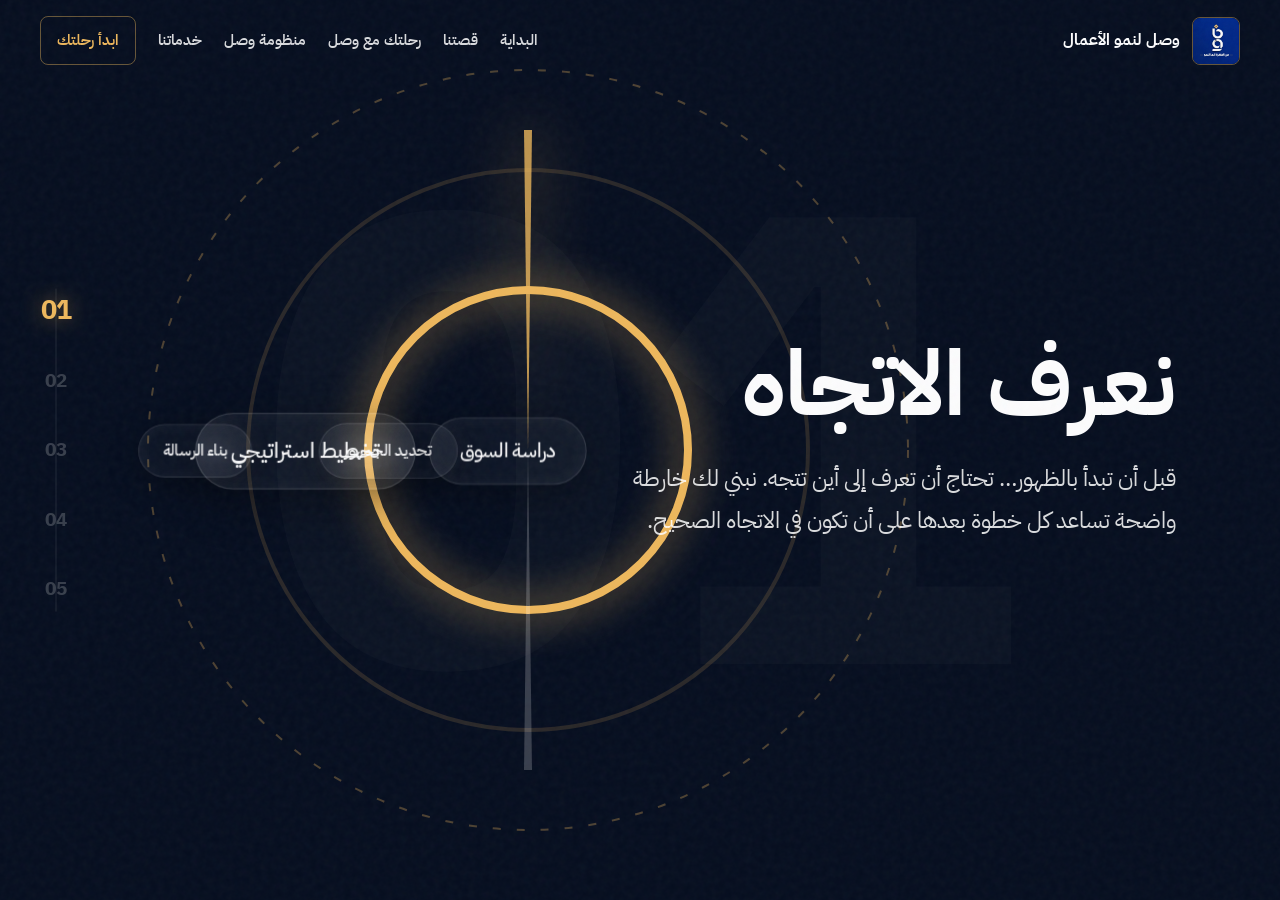
==== services.html @ abfe1ab7 "add animated services page" ====
<!doctype html>
<html lang="ar" dir="rtl">
  <head>
    <meta charset="UTF-8" />
    <meta name="viewport" content="width=device-width, initial-scale=1.0" />
    <meta name="description" content="خدمات وصل لنمو الأعمال - إبداع، استراتيجية، هوية، محتوى، تسويق رقمي." />
    <title>خدماتنا | وصل لنمو الأعمال</title>
    <link rel="preconnect" href="https://fonts.googleapis.com" />
    <link rel="preconnect" href="https://fonts.gstatic.com" crossorigin />
    <link
      href="https://fonts.googleapis.com/css2?family=IBM+Plex+Sans+Arabic:wght@400;500;600;700;800&display=swap"
      rel="stylesheet"
    />
    <link rel="stylesheet" href="css/style.css" />
    <link rel="stylesheet" href="css/services-page.css" />
  </head>
  <body class="services-page">
    
    <!-- SVG Filters for advanced visual effects -->
    <svg style="width:0;height:0;position:absolute;" aria-hidden="true">
      <defs>
        <filter id="liquid-filter">
          <feGaussianBlur in="SourceGraphic" stdDeviation="20" result="blur" />
          <feColorMatrix in="blur" mode="matrix" values="1 0 0 0 0  0 1 0 0 0  0 0 1 0 0  0 0 0 30 -10" result="liquid" />
          <feBlend in="SourceGraphic" in2="liquid" />
        </filter>
        <filter id="noise-filter">
          <feTurbulence type="fractalNoise" baseFrequency="0.6" numOctaves="3" stitchTiles="stitch"/>
          <feColorMatrix type="matrix" values="1 0 0 0 0, 0 1 0 0 0, 0 0 1 0 0, 0 0 0 0.15 0" />
        </filter>
      </defs>
    </svg>

    <!-- Global Film Grain Overlay -->
    <div class="film-grain" aria-hidden="true"></div>

    <!-- Header -->
    <header class="site-header" data-header>
      <div class="container header-layout">
        <a class="brand" href="index.html" aria-label="وصل لنمو الأعمال - العودة للرئيسية">
          <img src="assets/images/wasl.jpg" alt="شعار وصل لنمو الأعمال" />
          <span>وصل لنمو الأعمال</span>
        </a>

        <button
          class="menu-toggle"
          type="button"
          aria-label="فتح القائمة"
          aria-controls="site-nav"
          aria-expanded="false"
          data-menu-toggle
        >
          <span></span>
          <span></span>
          <span></span>
        </button>

        <nav class="site-nav" id="site-nav" aria-label="التنقل الرئيسي" data-site-nav>
          <a href="index.html#home">البداية</a>
          <a href="index.html#story">قصتنا</a>
          <a href="index.html#journey">رحلتك مع وصل</a>
          <a href="index.html#system">منظومة وصل</a>
          <a href="services.html" class="active">خدماتنا</a>
          <a class="nav-cta" href="index.html#start">ابدأ رحلتك</a>
        </nav>
      </div>
    </header>

    <!-- Side Navigation for Services -->
    <nav class="services-nav">
      <ul>
        <li><button data-goto="0" class="active">01</button></li>
        <li><button data-goto="1">02</button></li>
        <li><button data-goto="2">03</button></li>
        <li><button data-goto="3">04</button></li>
        <li><button data-goto="4">05</button></li>
      </ul>
      <div class="services-progress"></div>
    </nav>

    <main class="services-container">
      
      <!-- Scene 01: نعرف الاتجاه -->
      <section class="service-scene scene-01" id="scene-01">
        <div class="watermark-num">01</div>
        <div class="scene-visuals">
          <div class="visual-compass">
            <!-- Advanced Compass SVG -->
            <svg viewBox="0 0 400 400" class="compass-svg">
              <circle cx="200" cy="200" r="190" class="c-ring outer-dash" />
              <circle cx="200" cy="200" r="140" class="c-ring middle-solid" />
              <circle cx="200" cy="200" r="80" class="c-ring inner-glow" />
              <g class="c-pointer-group">
                <path d="M198 40 L202 40 L200 200 Z" class="c-pointer-top" />
                <path d="M198 360 L202 360 L200 200 Z" class="c-pointer-bottom" />
              </g>
            </svg>
          </div>
        </div>
        
        <div class="scene-content container">
          <div class="content-wrapper difference-blend">
            <h2 class="scene-title" data-split-words>نعرف الاتجاه</h2>
            <p class="scene-desc" data-split-words>قبل أن تبدأ بالظهور… تحتاج أن تعرف إلى أين تتجه. نبني لك خارطة واضحة تساعد كل خطوة بعدها على أن تكون في الاتجاه الصحيح.</p>
          </div>
          <!-- Orbiting Constellation Tags -->
          <div class="constellation-tags">
            <div class="orbit-center">
              <span class="glass-tag tag-orbit-1">تخطيط استراتيجي</span>
              <span class="glass-tag tag-orbit-2">دراسة السوق</span>
              <span class="glass-tag tag-orbit-3">تحديد الجمهور</span>
              <span class="glass-tag tag-orbit-4">بناء الرسالة</span>
            </div>
          </div>
        </div>
      </section>

      <!-- Scene 02: نبني الهوية -->
      <section class="service-scene scene-02" id="scene-02">
        <div class="watermark-num">02</div>
        <div class="scene-visuals">
          <div class="visual-identity liquid-effect">
            <div class="blob blob-1"></div>
            <div class="blob blob-2"></div>
            <div class="blob blob-3"></div>
          </div>
        </div>
        <div class="scene-content container">
          <div class="content-wrapper difference-blend">
            <h2 class="scene-title" data-split-words>نبني الهوية</h2>
            <p class="scene-desc" data-split-words>عندما تتضح الفكرة… نمنحها شكلًا يُرى. نبني هوية بصرية تعكس جوهر مشروعك وتجعله قابلا للتذكر.</p>
          </div>
          <div class="constellation-tags">
            <div class="orbit-center">
              <span class="glass-tag tag-orbit-1">الشعار</span>
              <span class="glass-tag tag-orbit-2">الألوان</span>
              <span class="glass-tag tag-orbit-3">الخطوط</span>
              <span class="glass-tag tag-orbit-4">أسلوب التواصل</span>
              <span class="glass-tag tag-orbit-5">النظام البصري الكامل</span>
            </div>
          </div>
        </div>
      </section>

      <!-- Scene 03: نصنع القصة -->
      <section class="service-scene scene-03" id="scene-03">
        <div class="watermark-num">03</div>
        <div class="scene-visuals">
          <div class="visual-story">
            <!-- SVG Sound Waves for a premium look -->
            <svg viewBox="0 0 800 400" class="sound-wave-svg" preserveAspectRatio="none">
              <path class="s-wave s-wave-1" d="M0,200 Q100,100 200,200 T400,200 T600,200 T800,200" />
              <path class="s-wave s-wave-2" d="M0,200 Q100,300 200,200 T400,200 T600,200 T800,200" />
              <path class="s-wave s-wave-3" d="M0,200 Q150,50 300,200 T600,200 T900,200" />
            </svg>
          </div>
        </div>
        <div class="scene-content container">
          <div class="content-wrapper difference-blend">
            <h2 class="scene-title" data-split-words>نصنع القصة</h2>
            <p class="scene-desc" data-split-words>نحول أفكارك وخبرتك إلى محتوى يجعل جمهورك يفهمك ويتفاعل معك، من الفكرة والزاوية إلى التنفيذ والنشر.</p>
          </div>
          <div class="constellation-tags">
            <div class="orbit-center">
              <span class="glass-tag tag-orbit-1">كتابة السيناريو</span>
              <span class="glass-tag tag-orbit-2">إنتاج الفيديو</span>
              <span class="glass-tag tag-orbit-3">التصوير</span>
              <span class="glass-tag tag-orbit-4">الموشن جرافيك</span>
              <span class="glass-tag tag-orbit-5">التعليق الصوتي</span>
              <span class="glass-tag tag-orbit-6">المونتاج</span>
            </div>
          </div>
        </div>
      </section>

      <!-- Scene 04: نوصل الرسالة -->
      <section class="service-scene scene-04" id="scene-04">
        <div class="watermark-num">04</div>
        <div class="scene-visuals">
          <div class="visual-message">
            <div class="pulse-ring pulse-1"></div>
            <div class="pulse-ring pulse-2"></div>
            <div class="pulse-ring pulse-3"></div>
            <div class="pulse-core"></div>
          </div>
        </div>
        <div class="scene-content container">
          <div class="content-wrapper difference-blend">
            <h2 class="scene-title" data-split-words>نوصل الرسالة</h2>
            <p class="scene-desc" data-split-words>وجودك لا يكفي… يجب أن تصل للشخص الصحيح. نخطط وننفذ حلول التسويق الرقمي التي تربط علامتك بجمهورها.</p>
          </div>
          <div class="constellation-tags">
            <div class="orbit-center">
              <span class="glass-tag tag-orbit-1">الحملات الرقمية</span>
              <span class="glass-tag tag-orbit-2">الإعلانات</span>
              <span class="glass-tag tag-orbit-3">تحسين الأداء</span>
              <span class="glass-tag tag-orbit-4">استراتيجيات الوصول</span>
            </div>
          </div>
        </div>
      </section>

      <!-- Scene 05: نبني الأثر -->
      <section class="service-scene scene-05" id="scene-05">
        <div class="watermark-num">05</div>
        <div class="scene-visuals">
          <div class="visual-impact">
            <div class="cyber-grid"></div>
            <div class="cyber-light"></div>
          </div>
        </div>
        <div class="scene-content container">
          <div class="content-wrapper difference-blend">
            <h2 class="scene-title" data-split-words>نبني الأثر</h2>
            <p class="scene-desc" data-split-words>نبني لك البنية الرقمية التي تجعل مشروعك أكثر ذكاءً واستدامة، حتى يتحول من مجهود مستمر إلى منظومة تعمل بكفاءة.</p>
          </div>
          <div class="constellation-tags">
            <div class="orbit-center">
              <span class="glass-tag tag-orbit-1">تطوير تطبيقات الجوال</span>
              <span class="glass-tag tag-orbit-2">تحسين محركات البحث SEO</span>
              <span class="glass-tag tag-orbit-3">تصميم صفحات الهبوط</span>
              <span class="glass-tag tag-orbit-4">أتمتة الأعمال</span>
              <span class="glass-tag tag-orbit-5">بناء الأنظمة</span>
            </div>
          </div>
        </div>
      </section>

    </main>

    <script src="js/services-page.js"></script>
    <script src="js/main.js"></script>
  </body>
</html>
---- css/style.css ----
@import url("./base.css");
@import url("./layout.css");
@import url("./components.css");
@import url("./golden-line.css");
@import url("./sections.css");
@import url("./motion.css");
@import url("./responsive.css");
---- css/services-page.css ----
/* ==========================================================================
   SERVICES PAGE - EXTRAORDINARY CINEMATIC EXPERIENCE
   ========================================================================== */

/* Page Setup */
html, body.services-page {
  margin: 0;
  padding: 0;
  height: 100%;
  overflow: hidden; 
  background-color: var(--bg-dark, #060e1f);
  color: var(--white, #fcfcfd);
  font-family: "IBM Plex Sans Arabic", sans-serif;
  scroll-behavior: smooth;
}

.services-container {
  height: 100vh;
  overflow-y: scroll;
  scroll-snap-type: y mandatory;
  -ms-overflow-style: none;
  scrollbar-width: none;
}
.services-container::-webkit-scrollbar { display: none; }

/* ─── Global Film Grain ─── */
.film-grain {
  position: fixed;
  top: 0; left: 0; width: 100vw; height: 100vh;
  pointer-events: none;
  z-index: 9999;
  opacity: 0.04;
  background: url("data:image/svg+xml,%3Csvg viewBox='0 0 200 200' xmlns='http://www.w3.org/2000/svg'%3E%3Cfilter id='noiseFilter'%3E%3CfeTurbulence type='fractalNoise' baseFrequency='0.65' numOctaves='3' stitchTiles='stitch'/%3E%3C/filter%3E%3Crect width='100%25' height='100%25' filter='url(%23noiseFilter)'/%3E%3C/svg%3E");
  animation: grain-dance 0.2s steps(2) infinite;
}
@keyframes grain-dance {
  0% { transform: translate(0, 0); }
  100% { transform: translate(-2%, -2%); }
}

/* ─── Base Scene Setup ─── */
.service-scene {
  position: relative;
  height: 100vh;
  width: 100%;
  scroll-snap-align: start;
  scroll-snap-stop: always;
  display: flex;
  align-items: center;
  justify-content: center;
  overflow: hidden;
}

/* ─── Giant Watermark Numbers ─── */
.watermark-num {
  position: absolute;
  top: 50%; left: 50%;
  transform: translate(-50%, -50%);
  font-size: 50vw;
  font-weight: 800;
  color: rgba(255, 255, 255, 0.02);
  z-index: 0;
  pointer-events: none;
  line-height: 1;
  transition: transform 1s cubic-bezier(0.2, 0.8, 0.2, 1);
}
/* We'll move it via JS based on scroll/parallax, but give it a subtle float here */
.service-scene.is-active .watermark-num {
  animation: float-watermark 10s ease-in-out infinite alternate;
}
@keyframes float-watermark {
  0% { transform: translate(-50%, -50%) scale(1); }
  100% { transform: translate(-48%, -52%) scale(1.05); }
}

/* ─── Background Visual Container ─── */
.scene-visuals {
  position: absolute;
  inset: 0;
  z-index: 1;
  display: flex;
  align-items: center;
  justify-content: center;
  pointer-events: none;
}

/* ─── Content Container & Difference Blend ─── */
.scene-content {
  position: relative;
  z-index: 10;
  width: 100%;
  max-width: 1200px;
  padding: 0 5%;
  pointer-events: none;
  display: flex;
  justify-content: space-between;
  align-items: center;
}

.content-wrapper {
  max-width: 600px;
  pointer-events: auto;
}
/* Magic interaction: text absorbs background light */
.difference-blend {
  mix-blend-mode: difference;
}

/* ─── Typography & 3D Spring Word Animation ─── */
.scene-title {
  font-size: clamp(3rem, 7vw, 6.5rem);
  font-weight: 800;
  line-height: 1.1;
  margin-bottom: 1.5rem;
  color: var(--white);
}

.scene-desc {
  font-size: clamp(1.1rem, 1.8vw, 1.5rem);
  line-height: 1.8;
  color: rgba(255, 255, 255, 0.85);
  font-weight: 400;
}

/* Hidden state for JS split words */
.s-word {
  display: inline-block;
  opacity: 0;
  will-change: transform, opacity, filter;
}

/* The aggressive 3D Spring Blur reveal */
.service-scene.is-active .scene-title .s-word {
  animation: word-spring-blur 1.2s cubic-bezier(0.175, 0.885, 0.32, 1.1) forwards;
  animation-delay: calc(var(--wi, 0) * 100ms + 200ms);
}
.service-scene.is-active .scene-desc .s-word {
  animation: word-spring-blur 1s cubic-bezier(0.2, 0.8, 0.2, 1) forwards;
  animation-delay: calc(var(--wi, 0) * 40ms + 800ms);
}

@keyframes word-spring-blur {
  0% { 
    opacity: 0; 
    transform: translateY(80px) translateZ(-200px) rotateX(45deg); 
    filter: blur(15px); 
  }
  50% {
    opacity: 1;
    transform: translateY(-10px) translateZ(0) rotateX(-10deg);
    filter: blur(0px);
  }
  100% { 
    opacity: 1; 
    transform: translateY(0) translateZ(0) rotateX(0); 
    filter: blur(0px); 
  }
}


/* ─── Orbital Constellation Tags (Glassmorphism) ─── */
.constellation-tags {
  position: relative;
  width: 400px;
  height: 400px;
  pointer-events: auto;
  perspective: 1000px;
}
/* On mobile, stack them instead */
@media (max-width: 900px) {
  .scene-content { flex-direction: column; align-items: flex-start; gap: 40px; justify-content: center; }
  .constellation-tags { width: 100%; height: auto; }
  .orbit-center { position: relative !important; top: 0 !important; left: 0 !important; transform: none !important; animation: none !important; display: flex; flex-wrap: wrap; gap: 10px; }
  .glass-tag { position: relative !important; transform: none !important; opacity: 0; animation: fade-in-up 1s forwards; animation-delay: calc(var(--index, 1) * 200ms + 1s); }
}

.orbit-center {
  position: absolute;
  top: 50%; left: 50%;
  width: 2px; height: 2px;
  transform-style: preserve-3d;
  /* Rotate the whole galaxy slowly */
  animation: galaxy-rotate 60s linear infinite;
}

@keyframes galaxy-rotate {
  0% { transform: rotateY(0deg) rotateZ(10deg); }
  100% { transform: rotateY(-360deg) rotateZ(10deg); }
}

/* Stop galaxy on hover of any tag */
.constellation-tags:hover .orbit-center {
  animation-play-state: paused;
}

.glass-tag {
  position: absolute;
  top: 50%; left: 50%;
  background: rgba(255, 255, 255, 0.03);
  backdrop-filter: blur(12px);
  -webkit-backdrop-filter: blur(12px);
  border: 1px solid rgba(255, 255, 255, 0.15);
  padding: 14px 28px;
  border-radius: 40px;
  font-size: 1.15rem;
  font-weight: 500;
  color: var(--white);
  box-shadow: 0 10px 40px rgba(0, 0, 0, 0.3), inset 0 0 20px rgba(255,255,255,0.05);
  cursor: pointer;
  white-space: nowrap;
  
  /* Initial state hidden */
  opacity: 0;
  transform-origin: center;
  transition: all 0.4s cubic-bezier(0.2, 0.8, 0.2, 1);
}

/* Reveal tags when scene is active */
.service-scene.is-active .glass-tag {
  animation: tag-reveal 1s cubic-bezier(0.34, 1.56, 0.64, 1) forwards;
  animation-delay: calc(var(--index, 1) * 150ms + 1.2s);
}

@keyframes tag-reveal {
  0% { opacity: 0; transform: translate(-50%, -50%) scale(0) rotateY(var(--inv-ry)); }
  100% { opacity: 1; transform: translate(-50%, -50%) rotateY(var(--ry)) translateZ(var(--tz)) rotateY(calc(-1 * var(--ry))); }
}

/* Hover effect on Tag */
.glass-tag:hover {
  background: rgba(237, 183, 92, 0.2) !important;
  border-color: rgba(237, 183, 92, 0.8) !important;
  box-shadow: 0 0 30px rgba(237, 183, 92, 0.4), inset 0 0 15px rgba(237, 183, 92, 0.5) !important;
  text-shadow: 0 0 10px rgba(255,255,255,0.8);
  /* The transform needs to stay consistent with its 3D position but scale up */
  transform: translate(-50%, -50%) rotateY(var(--ry)) translateZ(var(--tz)) rotateY(calc(-1 * var(--ry))) scale(1.15) !important;
  z-index: 100;
}

/* JS will assign --ry (angle) and --tz (radius) to each tag dynamically, 
   but for CSS fallback/initial values if JS fails: */
.tag-orbit-1 { --ry: 0deg;   --tz: 180px; --index: 1; }
.tag-orbit-2 { --ry: 72deg;  --tz: 200px; --index: 2; }
.tag-orbit-3 { --ry: 144deg; --tz: 160px; --index: 3; }
.tag-orbit-4 { --ry: 216deg; --tz: 220px; --index: 4; }
.tag-orbit-5 { --ry: 288deg; --tz: 190px; --index: 5; }
.tag-orbit-6 { --ry: 320deg; --tz: 210px; --index: 6; }


/* ==========================================================================
   EXTRAORDINARY CSS VISUALS PER SCENE
   ========================================================================== */

/* ─── Scene 01: Advanced SVG Compass ─── */
.visual-compass {
  position: absolute;
  width: 800px; height: 800px;
  left: 10%;
  opacity: 0;
  transform: scale(0.6) rotate(-90deg);
  transition: all 2s cubic-bezier(0.2, 0.8, 0.2, 1);
}
.service-scene.is-active .visual-compass {
  opacity: 1; transform: scale(1) rotate(0);
}
.compass-svg { width: 100%; height: 100%; }
.c-ring { fill: none; stroke-width: 1; transform-origin: center; }
.outer-dash { stroke: rgba(237, 183, 92, 0.3); stroke-dasharray: 4 8; animation: r-slow 60s linear infinite; }
.middle-solid { stroke: rgba(237, 183, 92, 0.15); stroke-width: 2; animation: r-slow-rev 40s linear infinite; }
.inner-glow { stroke: var(--accent); stroke-width: 4; filter: drop-shadow(0 0 10px var(--accent)); animation: pulse-ring 4s infinite alternate; }
.c-pointer-group { transform-origin: center; animation: c-point 6s cubic-bezier(0.4, 0, 0.2, 1) infinite alternate; }
.c-pointer-top { fill: var(--accent); opacity: 0.8; filter: drop-shadow(0 0 15px var(--accent)); }
.c-pointer-bottom { fill: rgba(255,255,255,0.2); }

@keyframes r-slow { 100% { transform: rotate(360deg); } }
@keyframes r-slow-rev { 100% { transform: rotate(-360deg); } }
@keyframes c-point { 0% { transform: rotate(-25deg); } 100% { transform: rotate(45deg); } }
@keyframes pulse-ring { 0% { opacity: 0.4; stroke-width: 2; } 100% { opacity: 1; stroke-width: 6; } }

/* ─── Scene 02: Liquid Glass Identity ─── */
.visual-identity {
  position: absolute;
  width: 100vw; height: 100vh;
  /* Apply SVG Liquid Filter */
  filter: url(#liquid-filter);
  opacity: 0; transition: opacity 2s ease;
}
.service-scene.is-active .visual-identity { opacity: 1; }

.visual-identity .blob {
  position: absolute;
  border-radius: 50%;
  /* Removed mix-blend-mode screen to allow liquid filter to merge them like goo */
}
.blob-1 { width: 600px; height: 600px; background: #ff3366; top: -10%; left: 10%; animation: blob-float 15s infinite alternate cubic-bezier(0.4, 0, 0.2, 1); }
.blob-2 { width: 700px; height: 700px; background: #33ccff; bottom: -20%; right: 10%; animation: blob-float 20s infinite alternate-reverse cubic-bezier(0.4, 0, 0.2, 1); }
.blob-3 { width: 500px; height: 500px; background: #edb75c; top: 30%; left: 40%; animation: blob-float 12s infinite alternate cubic-bezier(0.4, 0, 0.2, 1); }

@keyframes blob-float {
  0% { transform: translate(0, 0) scale(1) rotate(0deg); }
  50% { transform: translate(200px, 100px) scale(1.3) rotate(180deg); }
  100% { transform: translate(-100px, 200px) scale(0.9) rotate(360deg); }
}

/* ─── Scene 03: SVG Sound Waves ─── */
.visual-story {
  position: absolute; width: 150vw; height: 60vh;
  top: 20vh; left: -25vw;
  opacity: 0; transform: translateY(100px);
  transition: all 1.5s cubic-bezier(0.2, 0.8, 0.2, 1);
}
.service-scene.is-active .visual-story { opacity: 1; transform: translateY(0); }
.sound-wave-svg { width: 100%; height: 100%; }
.s-wave { fill: none; stroke-linecap: round; }
.s-wave-1 { stroke: rgba(237, 183, 92, 0.8); stroke-width: 4; filter: drop-shadow(0 0 10px var(--accent)); animation: sw-move 8s linear infinite; }
.s-wave-2 { stroke: rgba(255, 255, 255, 0.3); stroke-width: 2; animation: sw-move 6s linear infinite reverse; }
.s-wave-3 { stroke: rgba(51, 204, 255, 0.4); stroke-width: 8; filter: blur(4px); animation: sw-move 12s linear infinite; }

@keyframes sw-move { 100% { transform: translateX(-400px); } }

/* ─── Scene 04: Epic Pulse ─── */
.visual-message {
  position: absolute; right: 15%; top: 50%; transform: translateY(-50%);
  width: 400px; height: 400px;
}
.pulse-ring {
  position: absolute; top: 50%; left: 50%;
  transform: translate(-50%, -50%);
  border-radius: 50%;
  border: 1px solid var(--accent);
  opacity: 0;
}
.service-scene.is-active .pulse-ring { animation: epic-pulse 6s cubic-bezier(0.2, 0.8, 0.2, 1) infinite; }
.pulse-1 { animation-delay: 0s !important; }
.pulse-2 { animation-delay: 2s !important; }
.pulse-3 { animation-delay: 4s !important; }

@keyframes epic-pulse {
  0% { width: 0; height: 0; opacity: 1; border-width: 6px; box-shadow: inset 0 0 50px var(--accent); }
  100% { width: 1500px; height: 1500px; opacity: 0; border-width: 1px; box-shadow: inset 0 0 0 var(--accent); }
}
.pulse-core {
  position: absolute; top: 50%; left: 50%; transform: translate(-50%, -50%);
  width: 20px; height: 20px; background: var(--white); border-radius: 50%;
  box-shadow: 0 0 40px 20px var(--accent);
  animation: core-beat 2s infinite alternate;
}
@keyframes core-beat { 0% { transform: translate(-50%, -50%) scale(0.8); } 100% { transform: translate(-50%, -50%) scale(1.5); } }

/* ─── Scene 05: Cyber Grid ─── */
.visual-impact {
  position: absolute; bottom: 0; left: 0; width: 100vw; height: 80vh;
  perspective: 1200px; opacity: 0; transform: translateY(200px);
  transition: all 2s cubic-bezier(0.2, 0.8, 0.2, 1);
}
.service-scene.is-active .visual-impact { opacity: 1; transform: translateY(0); }

.cyber-grid {
  position: absolute; bottom: -50%; left: -50%; width: 200%; height: 200%;
  background-image: 
    linear-gradient(rgba(237, 183, 92, 0.3) 2px, transparent 2px),
    linear-gradient(90deg, rgba(237, 183, 92, 0.3) 2px, transparent 2px);
  background-size: 80px 80px;
  transform: rotateX(75deg); transform-origin: top center;
  animation: cyber-move 4s linear infinite;
}
@keyframes cyber-move { 0% { background-position: 0 0; } 100% { background-position: 0 80px; } }

.cyber-light {
  position: absolute; bottom: 0; left: 0; width: 100%; height: 100%;
  background: radial-gradient(circle at center bottom, rgba(237, 183, 92, 0.4) 0%, transparent 60%);
  filter: blur(40px); mix-blend-mode: screen;
}


/* ─── Side Navigation ─── */
.services-nav {
  position: fixed; left: 40px; top: 50%; transform: translateY(-50%);
  z-index: 100; display: flex; flex-direction: column; align-items: center;
}
.services-nav ul { list-style: none; padding: 0; margin: 0; display: flex; flex-direction: column; gap: 25px; position: relative; z-index: 2; }
.services-nav button {
  background: none; border: none; color: rgba(255, 255, 255, 0.2);
  font-family: inherit; font-size: 1.2rem; font-weight: 700;
  cursor: pointer; transition: all 0.4s cubic-bezier(0.2, 0.8, 0.2, 1); padding: 5px;
}
.services-nav button.active { color: var(--accent); transform: scale(1.4); text-shadow: 0 0 15px rgba(237, 183, 92, 0.5); }
.services-nav button:hover { color: #fff; }

.services-progress {
  position: absolute; top: 0; left: 50%; transform: translateX(-50%);
  width: 2px; height: 100%; background: rgba(255, 255, 255, 0.05); z-index: 1;
}
.services-progress::after {
  content: ''; position: absolute; top: 0; left: 0; width: 100%; height: var(--progress, 0%);
  background: linear-gradient(to bottom, var(--accent), #fff);
  transition: height 0.6s cubic-bezier(0.2, 0.8, 0.2, 1);
  box-shadow: 0 0 10px var(--accent);
}
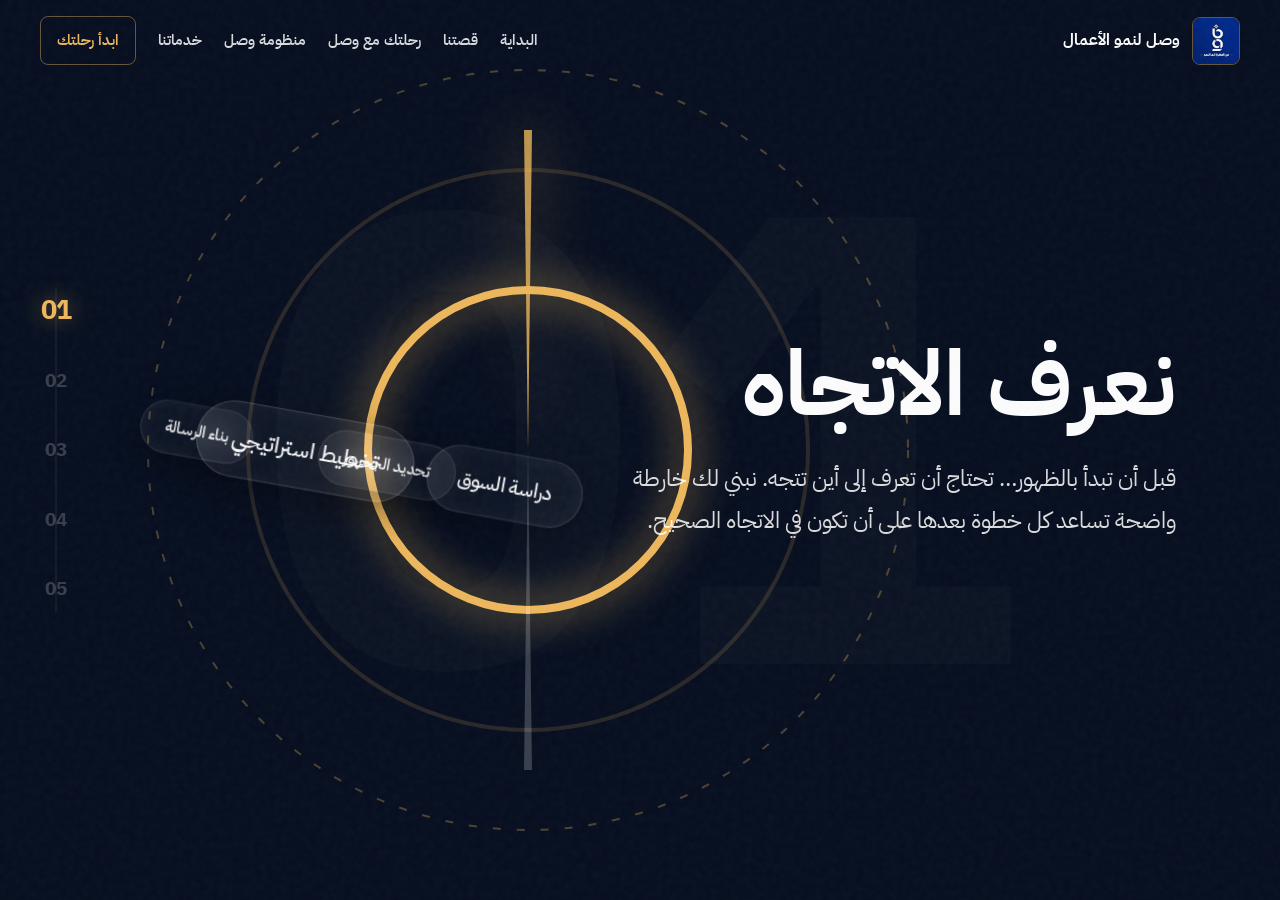
==== commit 03ec37bd: "story test page" ====
--- a/services.html
+++ b/services.html
@@ -57,7 +57,7 @@
 
         <nav class="site-nav" id="site-nav" aria-label="التنقل الرئيسي" data-site-nav>
           <a href="index.html#home">البداية</a>
-          <a href="index.html#story">قصتنا</a>
+          <a href="story.html">قصتنا</a>
           <a href="index.html#journey">رحلتك مع وصل</a>
           <a href="index.html#system">منظومة وصل</a>
           <a href="services.html" class="active">خدماتنا</a>
--- a/css/services-page.css
+++ b/css/services-page.css
@@ -179,19 +179,11 @@
   top: 50%; left: 50%;
   width: 2px; height: 2px;
   transform-style: preserve-3d;
-  /* Rotate the whole galaxy slowly */
-  animation: galaxy-rotate 60s linear infinite;
-}
-
-@keyframes galaxy-rotate {
-  0% { transform: rotateY(0deg) rotateZ(10deg); }
-  100% { transform: rotateY(-360deg) rotateZ(10deg); }
-}
-
-/* Stop galaxy on hover of any tag */
-.constellation-tags:hover .orbit-center {
-  animation-play-state: paused;
-}
+  /* Keep a subtle tilt to show 3D depth, but do not rotate continuously */
+  transform: rotateZ(10deg);
+}
+
+/* Tags will just float in their 3D position after reveal */
 
 .glass-tag {
   position: absolute;
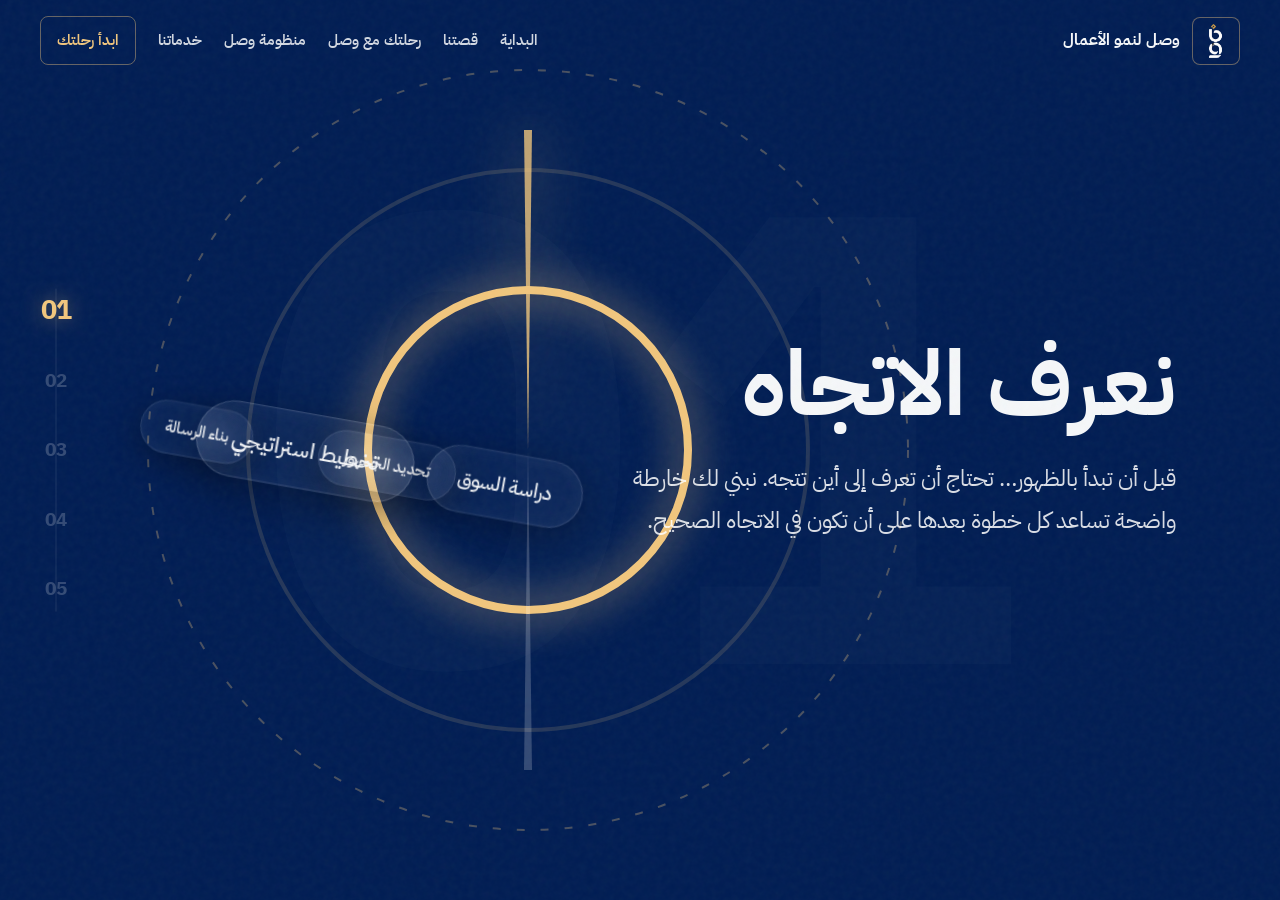
==== commit f87c2a65: "update logo" ====
--- a/services.html
+++ b/services.html
@@ -38,7 +38,7 @@
     <header class="site-header" data-header>
       <div class="container header-layout">
         <a class="brand" href="index.html" aria-label="وصل لنمو الأعمال - العودة للرئيسية">
-          <img src="assets/images/wasl.jpg" alt="شعار وصل لنمو الأعمال" />
+          <img src="assets/images/only_logo.png" alt="شعار وصل لنمو الأعمال" />
           <span>وصل لنمو الأعمال</span>
         </a>
 
--- a/css/services-page.css
+++ b/css/services-page.css
@@ -8,8 +8,8 @@
   padding: 0;
   height: 100%;
   overflow: hidden; 
-  background-color: var(--bg-dark, #060e1f);
-  color: var(--white, #fcfcfd);
+  background-color: var(--bg-dark, #001D53);
+  color: var(--white, #F5F7F9);
   font-family: "IBM Plex Sans Arabic", sans-serif;
   scroll-behavior: smooth;
 }
@@ -220,9 +220,9 @@
 
 /* Hover effect on Tag */
 .glass-tag:hover {
-  background: rgba(237, 183, 92, 0.2) !important;
-  border-color: rgba(237, 183, 92, 0.8) !important;
-  box-shadow: 0 0 30px rgba(237, 183, 92, 0.4), inset 0 0 15px rgba(237, 183, 92, 0.5) !important;
+  background: rgba(241, 198, 125, 0.2) !important;
+  border-color: rgba(241, 198, 125, 0.8) !important;
+  box-shadow: 0 0 30px rgba(241, 198, 125, 0.4), inset 0 0 15px rgba(241, 198, 125, 0.5) !important;
   text-shadow: 0 0 10px rgba(255,255,255,0.8);
   /* The transform needs to stay consistent with its 3D position but scale up */
   transform: translate(-50%, -50%) rotateY(var(--ry)) translateZ(var(--tz)) rotateY(calc(-1 * var(--ry))) scale(1.15) !important;
@@ -257,8 +257,8 @@
 }
 .compass-svg { width: 100%; height: 100%; }
 .c-ring { fill: none; stroke-width: 1; transform-origin: center; }
-.outer-dash { stroke: rgba(237, 183, 92, 0.3); stroke-dasharray: 4 8; animation: r-slow 60s linear infinite; }
-.middle-solid { stroke: rgba(237, 183, 92, 0.15); stroke-width: 2; animation: r-slow-rev 40s linear infinite; }
+.outer-dash { stroke: rgba(241, 198, 125, 0.3); stroke-dasharray: 4 8; animation: r-slow 60s linear infinite; }
+.middle-solid { stroke: rgba(241, 198, 125, 0.15); stroke-width: 2; animation: r-slow-rev 40s linear infinite; }
 .inner-glow { stroke: var(--accent); stroke-width: 4; filter: drop-shadow(0 0 10px var(--accent)); animation: pulse-ring 4s infinite alternate; }
 .c-pointer-group { transform-origin: center; animation: c-point 6s cubic-bezier(0.4, 0, 0.2, 1) infinite alternate; }
 .c-pointer-top { fill: var(--accent); opacity: 0.8; filter: drop-shadow(0 0 15px var(--accent)); }
@@ -286,7 +286,7 @@
 }
 .blob-1 { width: 600px; height: 600px; background: #ff3366; top: -10%; left: 10%; animation: blob-float 15s infinite alternate cubic-bezier(0.4, 0, 0.2, 1); }
 .blob-2 { width: 700px; height: 700px; background: #33ccff; bottom: -20%; right: 10%; animation: blob-float 20s infinite alternate-reverse cubic-bezier(0.4, 0, 0.2, 1); }
-.blob-3 { width: 500px; height: 500px; background: #edb75c; top: 30%; left: 40%; animation: blob-float 12s infinite alternate cubic-bezier(0.4, 0, 0.2, 1); }
+.blob-3 { width: 500px; height: 500px; background: #F1C67D; top: 30%; left: 40%; animation: blob-float 12s infinite alternate cubic-bezier(0.4, 0, 0.2, 1); }
 
 @keyframes blob-float {
   0% { transform: translate(0, 0) scale(1) rotate(0deg); }
@@ -304,7 +304,7 @@
 .service-scene.is-active .visual-story { opacity: 1; transform: translateY(0); }
 .sound-wave-svg { width: 100%; height: 100%; }
 .s-wave { fill: none; stroke-linecap: round; }
-.s-wave-1 { stroke: rgba(237, 183, 92, 0.8); stroke-width: 4; filter: drop-shadow(0 0 10px var(--accent)); animation: sw-move 8s linear infinite; }
+.s-wave-1 { stroke: rgba(241, 198, 125, 0.8); stroke-width: 4; filter: drop-shadow(0 0 10px var(--accent)); animation: sw-move 8s linear infinite; }
 .s-wave-2 { stroke: rgba(255, 255, 255, 0.3); stroke-width: 2; animation: sw-move 6s linear infinite reverse; }
 .s-wave-3 { stroke: rgba(51, 204, 255, 0.4); stroke-width: 8; filter: blur(4px); animation: sw-move 12s linear infinite; }
 
@@ -350,8 +350,8 @@
 .cyber-grid {
   position: absolute; bottom: -50%; left: -50%; width: 200%; height: 200%;
   background-image: 
-    linear-gradient(rgba(237, 183, 92, 0.3) 2px, transparent 2px),
-    linear-gradient(90deg, rgba(237, 183, 92, 0.3) 2px, transparent 2px);
+    linear-gradient(rgba(241, 198, 125, 0.3) 2px, transparent 2px),
+    linear-gradient(90deg, rgba(241, 198, 125, 0.3) 2px, transparent 2px);
   background-size: 80px 80px;
   transform: rotateX(75deg); transform-origin: top center;
   animation: cyber-move 4s linear infinite;
@@ -360,7 +360,7 @@
 
 .cyber-light {
   position: absolute; bottom: 0; left: 0; width: 100%; height: 100%;
-  background: radial-gradient(circle at center bottom, rgba(237, 183, 92, 0.4) 0%, transparent 60%);
+  background: radial-gradient(circle at center bottom, rgba(241, 198, 125, 0.4) 0%, transparent 60%);
   filter: blur(40px); mix-blend-mode: screen;
 }
 
@@ -376,7 +376,7 @@
   font-family: inherit; font-size: 1.2rem; font-weight: 700;
   cursor: pointer; transition: all 0.4s cubic-bezier(0.2, 0.8, 0.2, 1); padding: 5px;
 }
-.services-nav button.active { color: var(--accent); transform: scale(1.4); text-shadow: 0 0 15px rgba(237, 183, 92, 0.5); }
+.services-nav button.active { color: var(--accent); transform: scale(1.4); text-shadow: 0 0 15px rgba(241, 198, 125, 0.5); }
 .services-nav button:hover { color: #fff; }
 
 .services-progress {
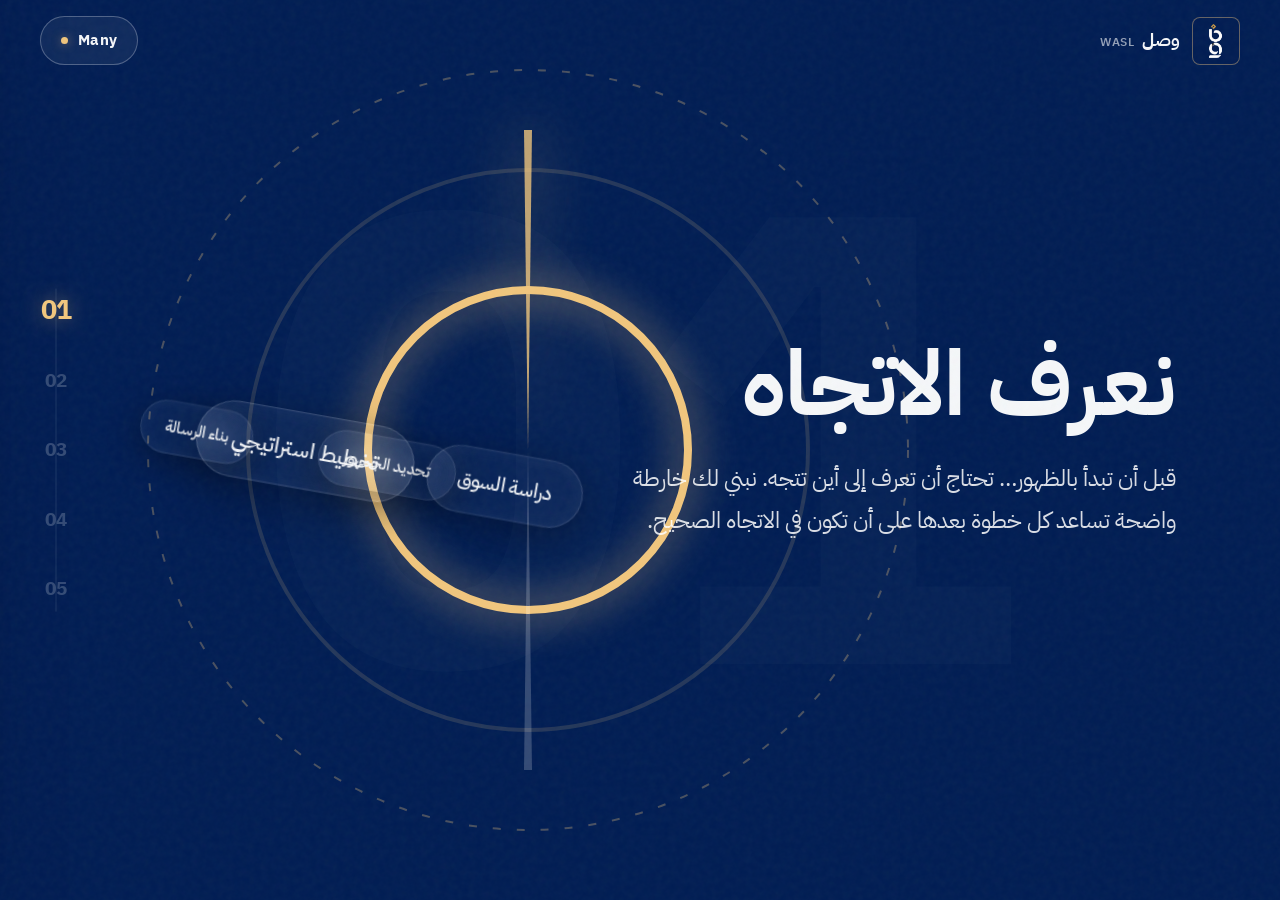
==== commit 4b61fe0e: "inhance some features" ====
--- a/services.html
+++ b/services.html
@@ -39,32 +39,56 @@
       <div class="container header-layout">
         <a class="brand" href="index.html" aria-label="وصل لنمو الأعمال - العودة للرئيسية">
           <img src="assets/images/only_logo.png" alt="شعار وصل لنمو الأعمال" />
-          <span>وصل لنمو الأعمال</span>
+          <span class="brand-name">
+            <span class="brand-ar">وصل</span>
+            <span class="brand-en">Wasl</span>
+          </span>
         </a>
 
         <button
-          class="menu-toggle"
+          class="many-toggle"
           type="button"
           aria-label="فتح القائمة"
-          aria-controls="site-nav"
+          aria-controls="many-drawer"
           aria-expanded="false"
-          data-menu-toggle
+          data-many-toggle
         >
-          <span></span>
-          <span></span>
-          <span></span>
+          <span class="many-toggle-text">Many</span>
+          <span class="many-toggle-dot" aria-hidden="true"></span>
         </button>
-
-        <nav class="site-nav" id="site-nav" aria-label="التنقل الرئيسي" data-site-nav>
-          <a href="index.html#home">البداية</a>
-          <a href="story.html">قصتنا</a>
-          <a href="index.html#journey">رحلتك مع وصل</a>
-          <a href="index.html#system">منظومة وصل</a>
-          <a href="services.html" class="active">خدماتنا</a>
-          <a class="nav-cta" href="index.html#start">ابدأ رحلتك</a>
-        </nav>
       </div>
     </header>
+
+    <!-- Many Drawer (Off-canvas navigation) -->
+    <div class="many-overlay" data-many-overlay aria-hidden="true"></div>
+    <nav
+      class="many-drawer"
+      id="many-drawer"
+      aria-label="القائمة الرئيسية"
+      data-many-drawer
+    >
+      <div class="many-drawer-head">
+        <span class="many-drawer-brand">
+          <img src="assets/images/only_logo.png" alt="" aria-hidden="true" />
+          <span>وصل</span>
+        </span>
+        <button class="many-close" type="button" aria-label="إغلاق القائمة" data-many-close>
+          <span aria-hidden="true">&times;</span>
+        </button>
+      </div>
+      <ul class="many-drawer-links">
+        <li><a href="index.html#home" data-many-link><span class="many-num">01</span>البداية</a></li>
+        <li><a href="index.html#why" data-many-link><span class="many-num">02</span>ربما تساءلت</a></li>
+        <li><a href="index.html#moments" data-many-link><span class="many-num">03</span>لحظات نصنع فيها الفرق</a></li>
+        <li><a href="index.html#transform" data-many-link><span class="many-num">04</span>كيف تتحول فكرتك لأثر</a></li>
+        <li><a href="index.html#system" data-many-link><span class="many-num">05</span>منظومة وصل</a></li>
+        <li><a href="services.html" data-many-link><span class="many-num">06</span>خدماتنا</a></li>
+        <li><a href="story.html" data-many-link><span class="many-num">07</span>قصتنا</a></li>
+      </ul>
+      <div class="many-drawer-foot">
+        <a href="mailto:hello@wasl.example">hello@wasl.example</a>
+      </div>
+    </nav>
 
     <!-- Side Navigation for Services -->
     <nav class="services-nav">
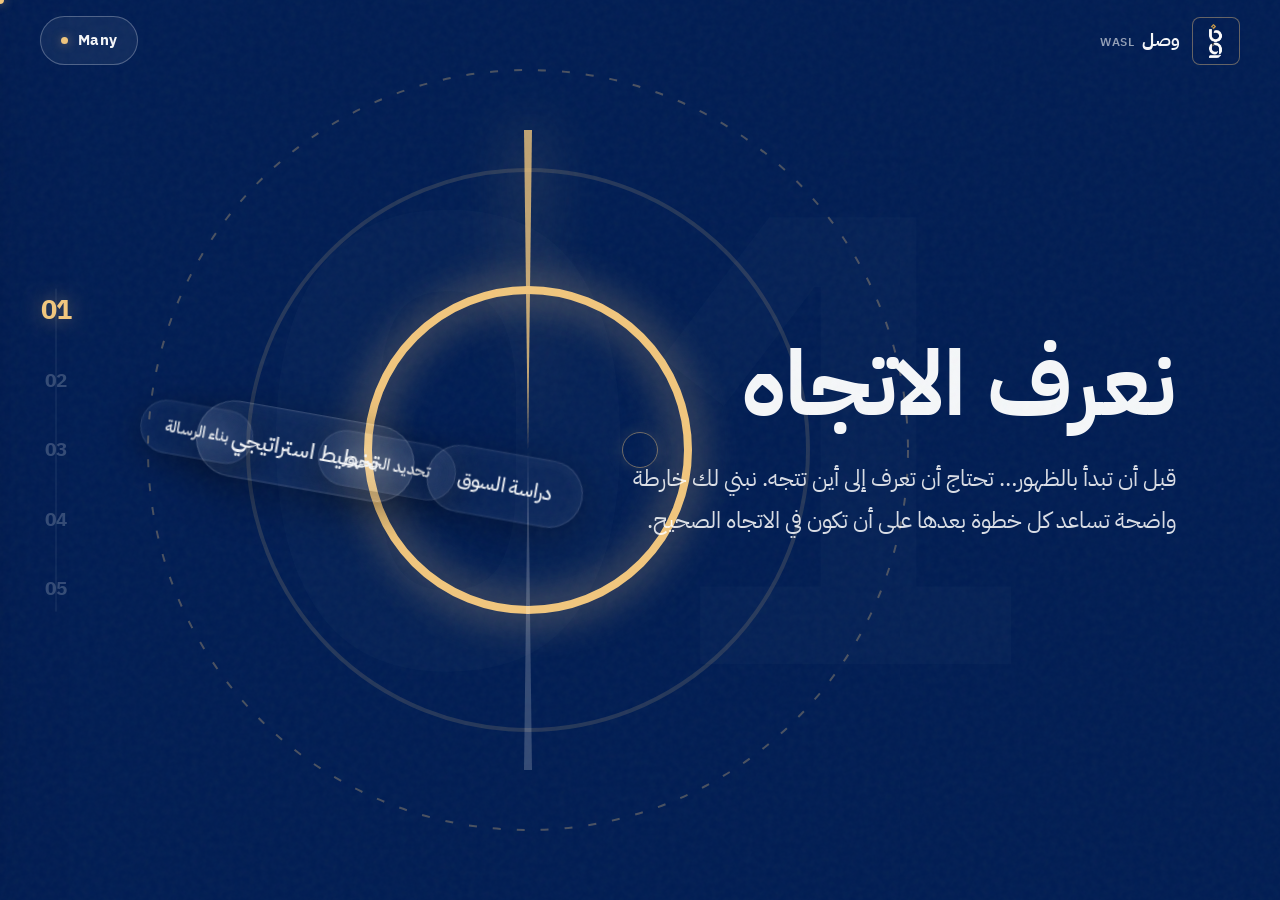
==== commit 9ed7f093: "inhance vip cards" ====
--- a/services.html
+++ b/services.html
@@ -76,6 +76,10 @@
           <span aria-hidden="true">&times;</span>
         </button>
       </div>
+      <div class="many-drawer-status">
+        <span class="many-status-dot" aria-hidden="true"></span>
+        <span>متاح للاستشارات | الرياض (GMT+3)</span>
+      </div>
       <ul class="many-drawer-links">
         <li><a href="index.html#home" data-many-link><span class="many-num">01</span>البداية</a></li>
         <li><a href="index.html#why" data-many-link><span class="many-num">02</span>ربما تساءلت</a></li>
@@ -252,6 +256,10 @@
 
     </main>
 
+    <!-- VIP Custom Magnetic Cursor -->
+    <div class="custom-cursor" data-custom-cursor aria-hidden="true"></div>
+    <div class="cursor-aura" data-cursor-aura aria-hidden="true"></div>
+
     <script src="js/services-page.js"></script>
     <script src="js/main.js"></script>
   </body>
